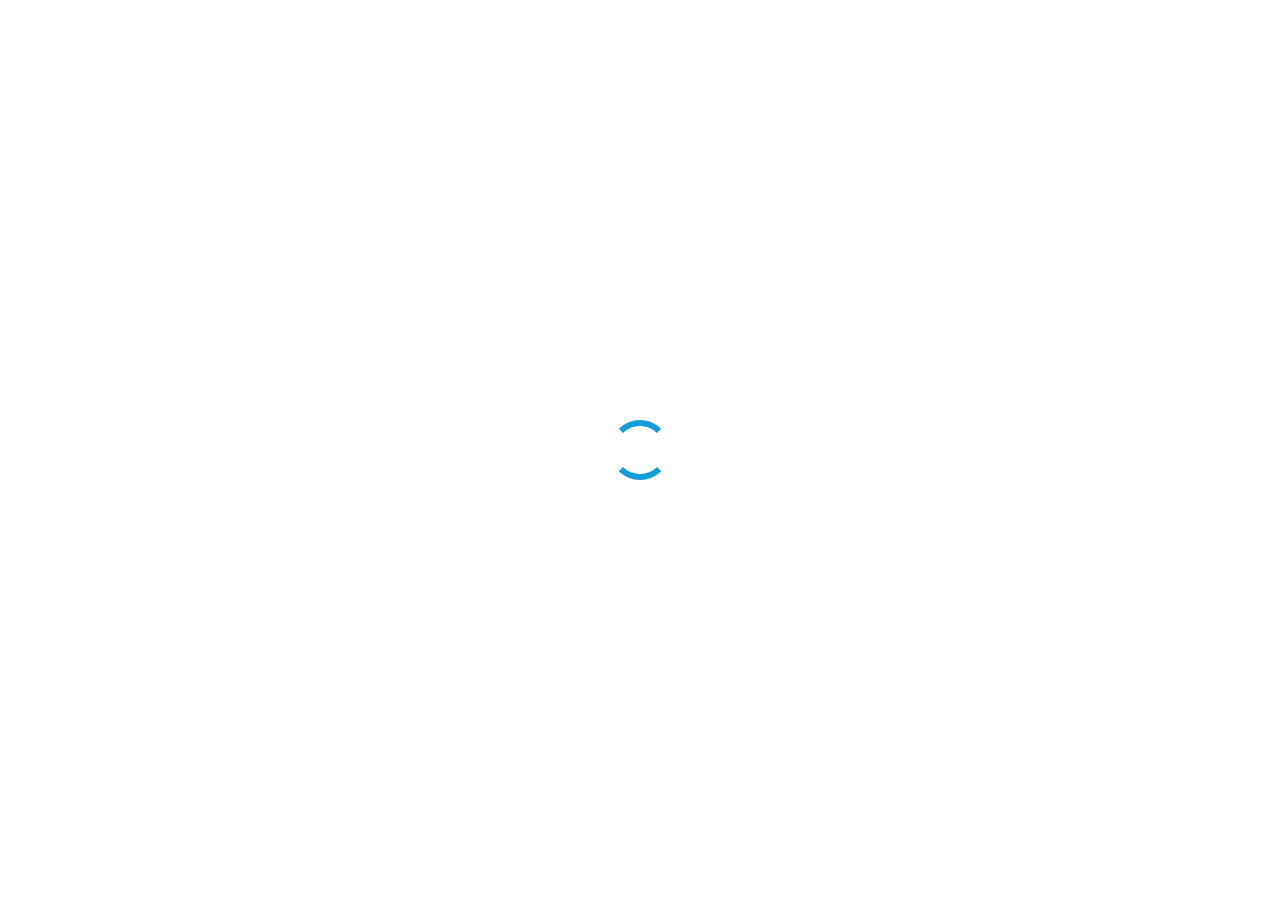
==== jcbiver-details.html @ ed16e968 "Update Personal Site" ====
<!DOCTYPE html>
<html lang="en">

<head>
  <meta charset="utf-8">
  <meta content="width=device-width, initial-scale=1.0" name="viewport">
  <title>ILE GJORGIEVSKI</title>
  <meta
    content="Biver project details - backend architecture, API development, and AI-enabled data workflows for production systems."
    name="description">
  <meta content="backend architecture, REST API, AI integration, scalable systems, portfolio project" name="keywords">

  <!-- Favicons -->
  <link href="assets/img/favicon.png" rel="icon">
  <link href="assets/img/apple-touch-icon.png" rel="apple-touch-icon">

  <!-- Fonts -->
  <link href="https://fonts.googleapis.com" rel="preconnect">
  <link href="https://fonts.gstatic.com" rel="preconnect" crossorigin>
  <link
    href="https://fonts.googleapis.com/css2?family=Roboto:ital,wght@0,100;0,300;0,400;0,500;0,700;0,900;1,100;1,300;1,400;1,500;1,700;1,900&family=Poppins:ital,wght@0,100;0,200;0,300;0,400;0,500;0,600;0,700;0,800;0,900;1,100;1,200;1,300;1,400;1,500;1,600;1,700;1,800;1,900&family=Raleway:ital,wght@0,100;0,200;0,300;0,400;0,500;0,600;0,700;0,800;0,900;1,100;1,200;1,300;1,400;1,500;1,600;1,700;1,800;1,900&display=swap"
    rel="stylesheet">

  <!-- Vendor CSS Files -->
  <link href="assets/vendor/bootstrap/css/bootstrap.min.css" rel="stylesheet">
  <link href="assets/vendor/bootstrap-icons/bootstrap-icons.css" rel="stylesheet">
  <link href="assets/vendor/aos/aos.css" rel="stylesheet">
  <link href="assets/vendor/glightbox/css/glightbox.min.css" rel="stylesheet">
  <link href="assets/vendor/swiper/swiper-bundle.min.css" rel="stylesheet">

  <!-- Main CSS File -->
  <link href="assets/css/main.css" rel="stylesheet">

  <!-- =======================================================
  * Template Name: iPortfolio
  * Template URL: https://bootstrapmade.com/iportfolio-bootstrap-portfolio-websites-template/
  * Updated: Jun 29 2024 with Bootstrap v5.3.3
  * Author: BootstrapMade.com
  * License: https://bootstrapmade.com/license/
  ======================================================== -->
</head>

<body class="portfolio-details-page">

  <header id="header" class="header dark-background d-flex flex-column">
    <i class="header-toggle d-xl-none bi bi-list"></i>

    <div class="profile-img">
      <img src="assets/img/my-profile-img.jpg" alt="ILE GJORGIEVSKI profile photo" class="img-fluid rounded-circle">
    </div>

    <a href="index.html" class="logo d-flex align-items-center justify-content-center">
      <!-- Uncomment the line below if you also wish to use an image logo -->
      <!-- <img src="assets/img/logo.png" alt=""> -->
      <h1 class="sitename">ILE GJORGIEVSKI</h1>
    </a>

    <div class="social-links text-center">
      <a href="https://x.com/sm4rtdev" class="twitter"><i class="bi bi-twitter-x"></i></a>
      <a href="https://github.com/RistoBIn" class="github"><i class="bi bi-github"></i></a>
      <a href="https://t.me/daniel0bro" class="telegram"><i class="bi bi-telegram"></i></a>
      <a href="mailto:veselinovwork00@gmail.com" class="bi bi-envelope"></a>
      <!-- <a href="#" class="linkedin"><i class="bi bi-linkedin"></i></a> -->
    </div>

    <nav id="navmenu" class="navmenu">
      <ul>
        <li><a href="index.html"><i class="bi bi-house navicon"></i>Home</a></li>
        <li><a href="index.html#about"><i class="bi bi-person navicon"></i> About</a></li>
        <li><a href="index.html#resume"><i class="bi bi-file-earmark-text navicon"></i> Resume</a></li>
        <li><a href="index.html#portfolio"><i class="bi bi-images navicon"></i> Portfolio</a></li>
        <!-- <li><a href="#services"><i class="bi bi-hdd-stack navicon"></i> Services</a></li> -->
        <!-- <li class="dropdown"><a href="#"><i class="bi bi-menu-button navicon"></i> <span>Dropdown</span> <i class="bi bi-chevron-down toggle-dropdown"></i></a>
          <ul>
            <li><a href="#">Dropdown 1</a></li>
            <li class="dropdown"><a href="#"><span>Deep Dropdown</span> <i class="bi bi-chevron-down toggle-dropdown"></i></a>
              <ul>
                <li><a href="#">Deep Dropdown 1</a></li>
                <li><a href="#">Deep Dropdown 2</a></li>
                <li><a href="#">Deep Dropdown 3</a></li>
                <li><a href="#">Deep Dropdown 4</a></li>
                <li><a href="#">Deep Dropdown 5</a></li>
              </ul>
            </li>
            <li><a href="#">Dropdown 2</a></li>
            <li><a href="#">Dropdown 3</a></li>
            <li><a href="#">Dropdown 4</a></li>
          </ul>
        </li> -->
        <li><a href="index.html#contact"><i class="bi bi-envelope navicon"></i> Contact</a></li>
      </ul>
    </nav>

  </header>

  <main class="main">

    <!-- Page Title -->
    <div class="page-title dark-background">
      <div class="container d-lg-flex justify-content-between align-items-center">
        <h1 class="mb-2 mb-lg-0">Portfolio Details</h1>
        <nav class="breadcrumbs">
          <ol>
            <li><a href="index.html">Home</a></li>
            <li class="current">Portfolio Details</li>
          </ol>
        </nav>
      </div>
    </div><!-- End Page Title -->

    <!-- Portfolio Details Section -->
    <section id="portfolio-details" class="portfolio-details section">

      <div class="container" data-aos="fade-up" data-aos-delay="100">

        <div class="row gy-4">

          <div class="col-lg-8">
            <div class="portfolio-details-slider swiper init-swiper">

              <script type="application/json" class="swiper-config">
                {
                  "loop": true,
                  "speed": 600,
                  "autoplay": {
                    "delay": 5000
                  },
                  "slidesPerView": "auto",
                  "pagination": {
                    "el": ".swiper-pagination",
                    "type": "bullets",
                    "clickable": true
                  }
                }
              </script>

              <div class="swiper-wrapper align-items-center">

                <div class="swiper-slide">
                  <img src="assets/img/portfolio/2-1.png" alt="Biver project preview 1">
                </div>

                <div class="swiper-slide">
                  <img src="assets/img/portfolio/2-2.png" alt="Biver project preview 2">
                </div>

                <div class="swiper-slide">
                  <img src="assets/img/portfolio/2-3.png" alt="Biver project preview 3">
                </div>

              </div>
              <div class="swiper-pagination"></div>
            </div>
          </div>

          <div class="col-lg-4">
            <div class="portfolio-info" data-aos="fade-up" data-aos-delay="200">
              <h3>Project information</h3>
              <ul>
                <li><strong>Category</strong>: Luxury watchmaking</li>
                <li><strong>Client</strong>: Jean-Claude Biver & Pierre Biver</li>
                <li><strong>Project Date</strong>: 2022</li>
                <li><strong>Project URL</strong>: <a
                    href="https://jcbiver.com/">www.jcbiver.com</a></li>
              </ul>
            </div>
            <div class="portfolio-description" data-aos="fade-up" data-aos-delay="300">
              <h2>Project Description</h2>
              <p>
                Designed and built a scalable backend system with integrated AI features. Developed REST APIs, handled data processing, and connected external AI services for real-time responses. Focused on clean architecture, performance, and reliability. Implemented efficient data flow and structured endpoints to support a responsive frontend and production-ready use cases.
              </p>
            </div>
          </div>

        </div>

      </div>

    </section><!-- /Portfolio Details Section -->

  </main>

  <!-- Footer intentionally omitted on details pages -->

  <!-- Scroll Top -->
  <a href="#" id="scroll-top" class="scroll-top d-flex align-items-center justify-content-center"><i
      class="bi bi-arrow-up-short"></i></a>

  <!-- Preloader -->
  <div id="preloader"></div>

  <!-- Vendor JS Files -->
  <script src="assets/vendor/bootstrap/js/bootstrap.bundle.min.js"></script>
  <script src="assets/vendor/php-email-form/validate.js"></script>
  <script src="assets/vendor/aos/aos.js"></script>
  <script src="assets/vendor/typed.js/typed.umd.js"></script>
  <script src="assets/vendor/purecounter/purecounter_vanilla.js"></script>
  <script src="assets/vendor/waypoints/noframework.waypoints.js"></script>
  <script src="assets/vendor/glightbox/js/glightbox.min.js"></script>
  <script src="assets/vendor/imagesloaded/imagesloaded.pkgd.min.js"></script>
  <script src="assets/vendor/isotope-layout/isotope.pkgd.min.js"></script>
  <script src="assets/vendor/swiper/swiper-bundle.min.js"></script>

  <!-- Main JS File -->
  <script src="assets/js/main.js"></script>

</body>

</html>
---- assets/css/main.css ----
/**
* Template Name: iPortfolio
* Template URL: https://bootstrapmade.com/iportfolio-bootstrap-portfolio-websites-template/
* Updated: Jun 29 2024 with Bootstrap v5.3.3
* Author: BootstrapMade.com
* License: https://bootstrapmade.com/license/
*/

/*--------------------------------------------------------------
# Font & Color Variables
# Help: https://bootstrapmade.com/color-system/
--------------------------------------------------------------*/
/* Fonts */
:root {
  --default-font: "Roboto", system-ui, -apple-system, "Segoe UI", Roboto, "Helvetica Neue", Arial, "Noto Sans", "Liberation Sans", sans-serif, "Apple Color Emoji", "Segoe UI Emoji", "Segoe UI Symbol", "Noto Color Emoji";
  --heading-font: "Raleway", sans-serif;
  --nav-font: "Poppins", sans-serif;
}

/* Global Colors - The following color variables are used throughout the website. Updating them here will change the color scheme of the entire website */
:root {
  --background-color: #ffffff;
  /* Background color for the entire website, including individual sections */
  --default-color: #272829;
  /* Default color used for the majority of the text content across the entire website */
  --heading-color: #050d18;
  /* Color for headings, subheadings and title throughout the website */
  --accent-color: #149ddd;
  /* Accent color that represents your brand on the website. It's used for buttons, links, and other elements that need to stand out */
  --surface-color: #ffffff;
  /* The surface color is used as a background of boxed elements within sections, such as cards, icon boxes, or other elements that require a visual separation from the global background. */
  --contrast-color: #ffffff;
  /* Contrast color for text, ensuring readability against backgrounds of accent, heading, or default colors. */
}

/* Nav Menu Colors - The following color variables are used specifically for the navigation menu. They are separate from the global colors to allow for more customization options */
:root {
  --nav-color: #a8a9b4;
  /* The default color of the main navmenu links */
  --nav-hover-color: #ffffff;
  /* Applied to main navmenu links when they are hovered over or active */
  --nav-mobile-background-color: #040b14;
  /* Used as the background color for mobile navigation menu */
  --nav-dropdown-background-color: #040b14;
  /* Used as the background color for dropdown items that appear when hovering over primary navigation items */
  --nav-dropdown-color: #a8a9b4;
  /* Used for navigation links of the dropdown items in the navigation menu. */
  --nav-dropdown-hover-color: #ffffff;
  /* Similar to --nav-hover-color, this color is applied to dropdown navigation links when they are hovered over. */
}

/* Color Presets - These classes override global colors when applied to any section or element, providing reuse of the sam color scheme. */

.light-background {
  --background-color: #f4fafd;
  --surface-color: #ffffff;
}

.dark-background {
  --background-color: #040b14;
  --default-color: #ffffff;
  --heading-color: #ffffff;
  --surface-color: #151f2b;
  --contrast-color: #ffffff;
}

/* Smooth scroll */
:root {
  scroll-behavior: smooth;
}

/*--------------------------------------------------------------
# General Styling & Shared Classes
--------------------------------------------------------------*/
body {
  color: var(--default-color);
  background-color: var(--background-color);
  font-family: var(--default-font);
}

a {
  color: var(--accent-color);
  text-decoration: none;
  transition: 0.3s;
}

a:hover {
  color: color-mix(in srgb, var(--accent-color), transparent 25%);
  text-decoration: none;
}

h1,
h2,
h3,
h4,
h5,
h6 {
  color: var(--heading-color);
  font-family: var(--heading-font);
}

/* PHP Email Form Messages
------------------------------*/
.php-email-form .error-message {
  display: none;
  background: #df1529;
  color: #ffffff;
  text-align: left;
  padding: 15px;
  margin-bottom: 24px;
  font-weight: 600;
}

.php-email-form .sent-message {
  display: none;
  color: #ffffff;
  background: #059652;
  text-align: center;
  padding: 15px;
  margin-bottom: 24px;
  font-weight: 600;
}

.php-email-form .loading {
  display: none;
  background: var(--surface-color);
  text-align: center;
  padding: 15px;
  margin-bottom: 24px;
}

.php-email-form .loading:before {
  content: "";
  display: inline-block;
  border-radius: 50%;
  width: 24px;
  height: 24px;
  margin: 0 10px -6px 0;
  border: 3px solid var(--accent-color);
  border-top-color: var(--surface-color);
  animation: php-email-form-loading 1s linear infinite;
}

@keyframes php-email-form-loading {
  0% {
    transform: rotate(0deg);
  }

  100% {
    transform: rotate(360deg);
  }
}

/*--------------------------------------------------------------
# Global Header
--------------------------------------------------------------*/
.header {
  color: var(--default-color);
  background-color: var(--background-color);
  position: fixed;
  top: 0;
  left: 0;
  bottom: 0;
  padding: 0 15px;
  width: 300px;
  transition: all ease-in-out 0.3s;
  overflow-y: auto;
  z-index: 997;
  border-right: 1px solid color-mix(in srgb, var(--default-color), transparent 90%);
}

.header .profile-img img {
  margin: 15px auto;
  display: block;
  width: 120px;
  border: 8px solid color-mix(in srgb, var(--default-color), transparent 85%);
}

.header .logo {
  line-height: 1;
  margin-bottom: 15px;
}

.header .logo img {
  max-height: 32px;
  margin-right: 8px;
}

.header .logo h1 {
  font-size: 24px;
  margin: 0;
  font-weight: 700;
  color: var(--heading-color);
}

.header .social-links {
  margin: 0 0 20px 0;
}

.header .social-links a {
  font-size: 16px;
  display: inline-flex;
  align-items: center;
  justify-content: center;
  background: color-mix(in srgb, var(--default-color), transparent 90%);
  color: var(--default-color);
  margin: 0 2px;
  border-radius: 50%;
  text-align: center;
  width: 40px;
  height: 40px;
  transition: 0.3s;
}

.header .social-links a:hover {
  color: var(--contrast-color);
  background: var(--accent-color);
}

@media (min-width: 1200px) {

  .header~main,
  .header~#footer {
    margin-left: 300px;
  }
}

@media (max-width: 1199px) {
  .header {
    left: -100%;
  }
}

.header.header-show {
  left: 0;
}

.header .header-toggle {
  color: var(--contrast-color);
  background-color: var(--accent-color);
  font-size: 22px;
  display: flex;
  align-items: center;
  justify-content: center;
  width: 40px;
  height: 40px;
  border-radius: 50%;
  cursor: pointer;
  position: fixed;
  top: 15px;
  right: 15px;
  z-index: 9999;
  transition: background-color 0.3s;
}

.header .header-toggle:hover {
  color: var(--contrast-color);
  background-color: color-mix(in srgb, var(--accent-color) 90%, white 15%);
}

/*--------------------------------------------------------------
# Navigation Menu
--------------------------------------------------------------*/
.mobile-nav-toggle {
  display: none;
}

.navmenu {
  padding: 0;
  z-index: 9997;
}

.navmenu ul {
  list-style: none;
  padding: 0 0 20px 0;
  margin: 0;
}

.navmenu a,
.navmenu a:focus {
  color: var(--nav-color);
  padding: 15px 10px;
  font-family: var(--nav-font);
  font-size: 16px;
  font-weight: 400;
  display: flex;
  align-items: center;
  white-space: nowrap;
  transition: 0.3s;
  width: 100%;
}

.navmenu a .navicon,
.navmenu a:focus .navicon {
  font-size: 20px;
  margin-right: 10px;
}

.navmenu a .toggle-dropdown,
.navmenu a:focus .toggle-dropdown {
  font-size: 12px;
  line-height: 0;
  margin-left: auto;
  width: 30px;
  height: 30px;
  display: flex;
  align-items: center;
  justify-content: center;
  border-radius: 50%;
  transition: 0.3s;
  flex-shrink: 0;
  background-color: color-mix(in srgb, var(--accent-color), transparent 90%);
}

.navmenu a .toggle-dropdown:hover,
.navmenu a:focus .toggle-dropdown:hover {
  background-color: var(--accent-color);
  color: var(--contrast-color);
}

.navmenu a:hover,
.navmenu .active,
.navmenu .active:focus {
  color: var(--nav-hover-color);
}

.navmenu a:hover .navicon,
.navmenu .active .navicon,
.navmenu .active:focus .navicon {
  color: var(--accent-color);
}

.navmenu .active .toggle-dropdown,
.navmenu .active:focus .toggle-dropdown {
  background-color: var(--accent-color);
  color: var(--contrast-color);
  transform: rotate(180deg);
}

.navmenu .dropdown {
  display: block;
}

.navmenu .dropdown a,
.navmenu .dropdown a:focus {
  color: --nav-dropdown-color;
}

.navmenu .dropdown a:hover,
.navmenu .dropdown .active,
.navmenu .dropdown .active:focus {
  color: var(--nav-dropdown-hover-color);
}

.navmenu .dropdown ul {
  position: static;
  display: none;
  z-index: 99;
  padding: 5px 10px;
  margin: 5px 10px;
  background-color: var(--nav-dropdown-background-color);
  border: 1px solid color-mix(in srgb, var(--default-color), transparent 90%);
  box-shadow: none;
  transition: all 0.5s ease-in-out;
}

.navmenu .dropdown ul ul {
  background-color: rgba(33, 37, 41, 0.1);
}

.navmenu .dropdown>.dropdown-active {
  display: block;
  background-color: rgba(33, 37, 41, 0.03);
}

/*--------------------------------------------------------------
# Global Footer
--------------------------------------------------------------*/
.footer {
  color: var(--default-color);
  background-color: var(--background-color);
  font-size: 14px;
  padding: 40px 0;
  position: relative;
  border-top: 1px solid color-mix(in srgb, var(--default-color), transparent 90%);
}

.footer .copyright p {
  margin-bottom: 0;
}

.footer .credits {
  margin-top: 4px;
  font-size: 13px;
  text-align: center;
}

/*--------------------------------------------------------------
# Preloader
--------------------------------------------------------------*/
#preloader {
  position: fixed;
  inset: 0;
  z-index: 999999;
  overflow: hidden;
  background: var(--background-color);
  transition: all 0.6s ease-out;
}

#preloader:before {
  content: "";
  position: fixed;
  top: calc(50% - 30px);
  left: calc(50% - 30px);
  border: 6px solid #ffffff;
  border-color: var(--accent-color) transparent var(--accent-color) transparent;
  border-radius: 50%;
  width: 60px;
  height: 60px;
  animation: animate-preloader 1.5s linear infinite;
}

@keyframes animate-preloader {
  0% {
    transform: rotate(0deg);
  }

  100% {
    transform: rotate(360deg);
  }
}

/*--------------------------------------------------------------
# Scroll Top Button
--------------------------------------------------------------*/
.scroll-top {
  position: fixed;
  visibility: hidden;
  opacity: 0;
  right: 15px;
  bottom: -15px;
  z-index: 99999;
  background-color: var(--accent-color);
  width: 44px;
  height: 44px;
  border-radius: 50px;
  transition: all 0.4s;
}

.scroll-top i {
  font-size: 24px;
  color: var(--contrast-color);
  line-height: 0;
}

.scroll-top:hover {
  background-color: color-mix(in srgb, var(--accent-color), transparent 20%);
  color: var(--contrast-color);
}

.scroll-top.active {
  visibility: visible;
  opacity: 1;
  bottom: 15px;
}

/*--------------------------------------------------------------
# Disable aos animation delay on mobile devices
--------------------------------------------------------------*/
@media screen and (max-width: 768px) {
  [data-aos-delay] {
    transition-delay: 0 !important;
  }
}

/*--------------------------------------------------------------
# Global Page Titles & Breadcrumbs
--------------------------------------------------------------*/
.page-title {
  color: var(--default-color);
  background-color: var(--background-color);
  padding: 25px 0;
  position: relative;
}

.page-title h1 {
  font-size: 24px;
  font-weight: 700;
}

.page-title .breadcrumbs ol {
  display: flex;
  flex-wrap: wrap;
  list-style: none;
  padding: 0;
  margin: 0;
  font-size: 14px;
  font-weight: 400;
}

.page-title .breadcrumbs ol li+li {
  padding-left: 10px;
}

.page-title .breadcrumbs ol li+li::before {
  content: "/";
  display: inline-block;
  padding-right: 10px;
  color: color-mix(in srgb, var(--default-color), transparent 70%);
}

/*--------------------------------------------------------------
# Global Sections
--------------------------------------------------------------*/
section,
.section {
  color: var(--default-color);
  background-color: var(--background-color);
  padding: 60px 0;
  overflow: clip;
}

/*--------------------------------------------------------------
# Global Section Titles
--------------------------------------------------------------*/
.section-title {
  padding-bottom: 60px;
  position: relative;
}

.section-title h2 {
  font-size: 32px;
  font-weight: 700;
  margin-bottom: 20px;
  padding-bottom: 20px;
  position: relative;
}

.section-title h2:after {
  content: "";
  position: absolute;
  display: block;
  width: 50px;
  height: 3px;
  background: var(--accent-color);
  left: 0;
  bottom: 0;
}

.section-title p {
  margin-bottom: 0;
}

/*--------------------------------------------------------------
# Hero Section
--------------------------------------------------------------*/
.hero {
  width: 100%;
  min-height: 100vh;
  position: relative;
  padding: 80px 0;
  display: flex;
  align-items: center;
  justify-content: center;
}

.hero img {
  position: absolute;
  inset: 0;
  display: block;
  width: 100%;
  height: 100%;
  object-fit: cover;
  z-index: 1;
}

.hero:before {
  content: "";
  background: color-mix(in srgb, var(--background-color), transparent 70%);
  position: absolute;
  inset: 0;
  z-index: 2;
}

.hero .container {
  position: relative;
  z-index: 3;
}

.hero h2 {
  margin: 0;
  font-size: 64px;
  font-weight: 700;
}

.hero p {
  margin: 5px 0 0 0;
  font-size: 26px;
}

.hero p span {
  letter-spacing: 1px;
  border-bottom: 2px solid var(--accent-color);
}

.hero .social-links {
  margin-top: 25px;
}

.hero .social-links a {
  font-size: 24px;
  display: inline-block;
  color: color-mix(in srgb, var(--default-color), transparent 50%);
  line-height: 1;
  margin-right: 20px;
  transition: 0.3s;
}

.hero .social-links a:hover {
  color: var(--accent-color);
}

@media (max-width: 768px) {
  .hero h2 {
    font-size: 32px;
  }

  .hero p {
    font-size: 20px;
  }
}

/*--------------------------------------------------------------
# About Section
--------------------------------------------------------------*/
.about .content h2 {
  font-weight: 700;
  font-size: 24px;
}

.about .content ul {
  list-style: none;
  padding: 0;
}

.about .content ul li {
  margin-bottom: 20px;
  display: flex;
  align-items: center;
}

.about .content ul strong {
  margin-right: 10px;
}

.about .content ul i {
  font-size: 16px;
  margin-right: 5px;
  color: var(--accent-color);
  line-height: 0;
}

/*--------------------------------------------------------------
# Stats Section
--------------------------------------------------------------*/
.stats .stats-item {
  padding: 30px;
  width: 100%;
}

.stats .stats-item i {
  color: var(--accent-color);
  display: block;
  font-size: 44px;
  float: left;
  line-height: 0;
}

.stats .stats-item .purecounter {
  color: var(--heading-color);
  font-size: 48px;
  line-height: 40px;
  display: block;
  font-weight: 700;
  margin-left: 60px;
}

.stats .stats-item p {
  color: color-mix(in srgb, var(--default-color), transparent 40%);
  padding: 15px 0 0 0;
  margin: 0 0 0 60px;
  font-family: var(--heading-font);
  font-size: 14px;
}

/*--------------------------------------------------------------
# Skills Section
--------------------------------------------------------------*/
.skills .progress {
  height: 60px;
  display: block;
  background: none;
  border-radius: 0;
}

.skills .progress .skill {
  color: var(--heading-color);
  padding: 0;
  margin: 0 0 6px 0;
  text-transform: uppercase;
  display: block;
  font-weight: 600;
  font-family: var(--heading-font);
}

.skills .progress .skill .val {
  float: right;
  font-style: normal;
}

.skills .progress-bar-wrap {
  background: color-mix(in srgb, var(--default-color), transparent 90%);
  height: 10px;
}

.skills .progress-bar {
  width: 1px;
  height: 10px;
  transition: 0.9s;
  background-color: var(--accent-color);
}

/*--------------------------------------------------------------
# Resume Section
--------------------------------------------------------------*/
.resume .resume-title {
  color: var(--heading-color);
  font-size: 26px;
  font-weight: 700;
  margin-top: 20px;
  margin-bottom: 20px;
}

.resume .resume-item {
  padding: 0 0 20px 20px;
  margin-top: -2px;
  border-left: 2px solid var(--accent-color);
  position: relative;
}

.resume .resume-item h4 {
  line-height: 18px;
  font-size: 18px;
  font-weight: 600;
  text-transform: uppercase;
  color: color-mix(in srgb, var(--default-color), transparent 20%);
  margin-bottom: 10px;
}

.resume .resume-item h5 {
  font-size: 16px;
  padding: 5px 15px;
  display: inline-block;
  font-weight: 600;
  margin-bottom: 10px;
}

.resume .resume-item ul {
  padding-left: 20px;
}

.resume .resume-item ul li {
  padding-bottom: 10px;
}

.resume .resume-item:last-child {
  padding-bottom: 0;
}

.resume .resume-item::before {
  content: "";
  position: absolute;
  width: 16px;
  height: 16px;
  border-radius: 50px;
  left: -9px;
  top: 0;
  background: var(--background-color);
  border: 2px solid var(--accent-color);
}

/*--------------------------------------------------------------
# Portfolio Section
--------------------------------------------------------------*/
.portfolio .portfolio-filters {
  padding: 0;
  margin: 0 auto 20px auto;
  list-style: none;
  text-align: center;
}

.portfolio .portfolio-filters li {
  cursor: pointer;
  display: inline-block;
  padding: 0;
  font-size: 14px;
  font-weight: 400;
  margin: 0 10px;
  line-height: 1;
  text-transform: uppercase;
  margin-bottom: 10px;
  transition: all 0.3s ease-in-out;
}

.portfolio .portfolio-filters li:hover,
.portfolio .portfolio-filters li.filter-active {
  color: var(--accent-color);
}

.portfolio .portfolio-filters li:first-child {
  margin-left: 0;
}

.portfolio .portfolio-filters li:last-child {
  margin-right: 0;
}

@media (max-width: 575px) {
  .portfolio .portfolio-filters li {
    font-size: 14px;
    margin: 0 5px;
  }
}

.portfolio .portfolio-content {
  position: relative;
  overflow: hidden;
}

.portfolio .portfolio-content img {
  transition: 0.3s;
}

.portfolio .portfolio-content .portfolio-info {
  opacity: 0;
  position: absolute;
  inset: 0;
  z-index: 3;
  transition: all ease-in-out 0.3s;
  background: rgba(0, 0, 0, 0.6);
  padding: 15px;
}

.portfolio .portfolio-content .portfolio-info h4 {
  font-size: 14px;
  padding: 5px 10px;
  font-weight: 400;
  color: #ffffff;
  display: inline-block;
  background-color: var(--accent-color);
}

.portfolio .portfolio-content .portfolio-info p {
  position: absolute;
  bottom: 10px;
  text-align: center;
  display: inline-block;
  left: 0;
  right: 0;
  font-size: 16px;
  font-weight: 600;
  color: rgba(255, 255, 255, 0.8);
}

.portfolio .portfolio-content .portfolio-info .preview-link,
.portfolio .portfolio-content .portfolio-info .details-link {
  position: absolute;
  left: calc(50% - 40px);
  font-size: 26px;
  top: calc(50% - 14px);
  color: #fff;
  transition: 0.3s;
  line-height: 1.2;
}

.portfolio .portfolio-content .portfolio-info .preview-link:hover,
.portfolio .portfolio-content .portfolio-info .details-link:hover {
  color: var(--accent-color);
}

.portfolio .portfolio-content .portfolio-info .details-link {
  left: 50%;
  font-size: 34px;
  line-height: 0;
}

.portfolio .portfolio-content:hover .portfolio-info {
  opacity: 1;
}

.portfolio .portfolio-content:hover img {
  transform: scale(1.1);
}

/*--------------------------------------------------------------
# Services Section
--------------------------------------------------------------*/
.services .service-item {
  position: relative;
}

.services .service-item .icon {
  background: var(--accent-color);
  display: flex;
  align-items: center;
  justify-content: center;
  width: 54px;
  height: 54px;
  border-radius: 50%;
  transition: 0.5s;
  border: 1px solid var(--accent-color);
  margin-right: 20px;
}

.services .service-item .icon i {
  color: var(--contrast-color);
  font-size: 24px;
  line-height: 0;
}

.services .service-item:hover .icon {
  background: var(--surface-color);
}

.services .service-item:hover .icon i {
  color: var(--accent-color);
}

.services .service-item .title {
  font-weight: 700;
  margin-bottom: 15px;
  font-size: 18px;
}

.services .service-item .title a {
  color: var(--heading-color);
}

.services .service-item .title a:hover {
  color: var(--accent-color);
}

.services .service-item .description {
  line-height: 24px;
  font-size: 14px;
}

/*--------------------------------------------------------------
# Testimonials Section
--------------------------------------------------------------*/
.testimonials .testimonials-carousel,
.testimonials .testimonials-slider {
  overflow: hidden;
}

.testimonials .testimonial-item {
  box-sizing: border-box;
  text-align: center;
  width: 100%;
  height: 550px;
  display: flex;
  flex-direction: column;
  justify-content: space-between;
  padding: 20px;
}

.testimonials .testimonial-item .testimonial-img {
  width: 90px;
  border-radius: 50%;
  margin: 0 auto 15px auto;
}

.testimonials .testimonial-item .profile-section {
  margin-top: auto;
  padding-top: 20px;
  height: 220px;
  display: flex;
  flex-direction: column;
  justify-content: center;
  align-items: center;
}

.testimonials .testimonial-item h3 {
  font-size: 18px;
  font-weight: bold;
  margin: 10px 0 5px 0;
}

.testimonials .testimonial-item h4 {
  font-size: 14px;
  color: color-mix(in srgb, var(--default-color), transparent 20%);
  margin: 0;
}

.testimonials .testimonial-item .quote-icon-left,
.testimonials .testimonial-item .quote-icon-right {
  color: color-mix(in srgb, var(--accent-color), transparent 40%);
  font-size: 26px;
  line-height: 0;
}

.testimonials .testimonial-item .quote-icon-left {
  display: inline-block;
  left: -5px;
  position: relative;
}

.testimonials .testimonial-item .quote-icon-right {
  display: inline-block;
  right: -5px;
  position: relative;
  top: 10px;
  transform: scale(-1, -1);
}

.testimonials .testimonial-item p {
  font-style: italic;
  margin: 0 0 20px 0;
  padding: 20px;
  background-color: var(--surface-color);
  position: relative;
  border-radius: 6px;
  box-shadow: 0px 2px 15px rgba(0, 0, 0, 0.1);
  width: 100%;
  height: 220px;
  display: flex;
  align-items: center;
  justify-content: center;
  overflow: hidden;
}

.testimonials .testimonial-item p::after {
  content: "";
  width: 0;
  height: 0;
  border-top: 20px solid var(--surface-color);
  border-right: 20px solid transparent;
  border-left: 20px solid transparent;
  position: absolute;
  bottom: -20px;
  left: calc(50% - 20px);
}

.testimonials .swiper {
  height: auto;
}

.testimonials .swiper-wrapper {
  height: auto;
  align-items: stretch;
}

.testimonials .swiper-slide {
  height: auto;
  display: flex;
  align-items: stretch;
}

.testimonials .swiper-pagination {
  margin-top: 40px;
  position: relative;
}

.testimonials .swiper-pagination .swiper-pagination-bullet {
  width: 12px;
  height: 12px;
  background-color: var(--background-color);
  opacity: 1;
  border: 1px solid var(--accent-color);
}

.testimonials .swiper-pagination .swiper-pagination-bullet-active {
  background-color: var(--accent-color);
}

/* Fixed dimensions for testimonials */
@media (min-width: 1200px) {
  .testimonials .testimonial-item {
    height: 550px;
  }

  .testimonials .testimonial-item p {
    height: 220px;
  }

  .testimonials .testimonial-item .profile-section {
    height: 220px;
  }
}

@media (max-width: 1199px) and (min-width: 768px) {
  .testimonials .testimonial-item {
    height: 500px;
  }

  .testimonials .testimonial-item p {
    height: 200px;
  }

  .testimonials .testimonial-item .profile-section {
    height: 200px;
  }
}

@media (max-width: 767px) {
  .testimonials .testimonial-item {
    height: 450px;
  }

  .testimonials .testimonial-item p {
    height: 180px;
    padding: 15px;
  }

  .testimonials .testimonial-item .profile-section {
    height: 180px;
  }
}

@media (max-width: 576px) {
  .testimonials .testimonial-item {
    height: 420px;
  }

  .testimonials .testimonial-item p {
    height: 170px;
    padding: 12px;
  }

  .testimonials .testimonial-item .profile-section {
    height: 170px;
  }
}

/*--------------------------------------------------------------
# Contact Section
--------------------------------------------------------------*/
.contact .info-wrap {
  background-color: var(--surface-color);
  box-shadow: 0px 0px 20px rgba(0, 0, 0, 0.1);
  padding: 30px;
}

@media (max-width: 575px) {
  .contact .info-wrap {
    padding: 20px;
  }
}

.contact .info-item {
  margin-bottom: 40px;
}

.contact .info-item i {
  font-size: 20px;
  color: var(--accent-color);
  background: color-mix(in srgb, var(--accent-color), transparent 92%);
  width: 44px;
  height: 44px;
  display: flex;
  justify-content: center;
  align-items: center;
  border-radius: 50px;
  transition: all 0.3s ease-in-out;
  margin-right: 15px;
}

.contact .info-item h3 {
  padding: 0;
  font-size: 18px;
  font-weight: 700;
  margin-bottom: 5px;
}

.contact .info-item p {
  padding: 0;
  margin-bottom: 0;
  font-size: 14px;
}

.contact .info-item:hover i {
  background: var(--accent-color);
  color: var(--contrast-color);
}

.contact .php-email-form {
  background-color: var(--surface-color);
  height: 100%;
  padding: 30px;
  box-shadow: 0px 0px 20px rgba(0, 0, 0, 0.1);
}

@media (max-width: 575px) {
  .contact .php-email-form {
    padding: 20px;
  }
}

.contact .php-email-form input[type=text],
.contact .php-email-form input[type=email],
.contact .php-email-form textarea {
  font-size: 14px;
  padding: 10px 15px;
  box-shadow: none;
  border-radius: 0;
  color: var(--default-color);
  background-color: var(--surface-color);
  border-color: color-mix(in srgb, var(--default-color), transparent 80%);
}

.contact .php-email-form input[type=text]:focus,
.contact .php-email-form input[type=email]:focus,
.contact .php-email-form textarea:focus {
  border-color: var(--accent-color);
}

.contact .php-email-form input[type=text]::placeholder,
.contact .php-email-form input[type=email]::placeholder,
.contact .php-email-form textarea::placeholder {
  color: color-mix(in srgb, var(--default-color), transparent 70%);
}

.contact .php-email-form button[type=submit] {
  color: var(--contrast-color);
  background: var(--accent-color);
  border: 0;
  padding: 10px 30px;
  transition: 0.4s;
  border-radius: 50px;
}

.contact .php-email-form button[type=submit]:hover {
  background: color-mix(in srgb, var(--accent-color), transparent 25%);
}

/*--------------------------------------------------------------
# Portfolio Details Section
--------------------------------------------------------------*/
.portfolio-details .portfolio-details-slider img {
  width: 100%;
}

.portfolio-details .portfolio-details-slider .swiper-pagination {
  margin-top: 20px;
  position: relative;
}

.portfolio-details .portfolio-details-slider .swiper-pagination .swiper-pagination-bullet {
  width: 12px;
  height: 12px;
  background-color: color-mix(in srgb, var(--default-color), transparent 85%);
  opacity: 1;
}

.portfolio-details .portfolio-details-slider .swiper-pagination .swiper-pagination-bullet-active {
  background-color: var(--accent-color);
}

.portfolio-details .portfolio-info {
  padding: 30px;
  box-shadow: 0px 0 30px rgba(0, 0, 0, 0.1);
}

.portfolio-details .portfolio-info h3 {
  font-size: 22px;
  font-weight: 700;
  margin-bottom: 20px;
  padding-bottom: 20px;
  border-bottom: 1px solid color-mix(in srgb, var(--default-color), transparent 85%);
}

.portfolio-details .portfolio-info ul {
  list-style: none;
  padding: 0;
  font-size: 15px;
}

.portfolio-details .portfolio-info ul li+li {
  margin-top: 10px;
}

.portfolio-details .portfolio-description {
  padding-top: 30px;
}

.portfolio-details .portfolio-description h2 {
  font-size: 26px;
  font-weight: 700;
  margin-bottom: 20px;
}

.portfolio-details .portfolio-description p {
  padding: 0;
  color: color-mix(in srgb, var(--default-color), transparent 30%);
}

/*--------------------------------------------------------------
# Service Details Section
--------------------------------------------------------------*/
.service-details .services-list {
  padding: 10px 30px;
  border: 1px solid color-mix(in srgb, var(--default-color), transparent 90%);
  margin-bottom: 20px;
}

.service-details .services-list a {
  display: block;
  line-height: 1;
  padding: 8px 0 8px 15px;
  border-left: 3px solid color-mix(in srgb, var(--default-color), transparent 70%);
  margin: 20px 0;
  color: color-mix(in srgb, var(--default-color), transparent 20%);
  transition: 0.3s;
}

.service-details .services-list a.active {
  color: var(--heading-color);
  font-weight: 700;
  border-color: var(--accent-color);
}

.service-details .services-list a:hover {
  border-color: var(--accent-color);
}

.service-details .services-img {
  margin-bottom: 20px;
}

.service-details h3 {
  font-size: 26px;
  font-weight: 700;
}

.service-details h4 {
  font-size: 20px;
  font-weight: 700;
}

.service-details p {
  font-size: 15px;
}

.service-details ul {
  list-style: none;
  padding: 0;
  font-size: 15px;
}

.service-details ul li {
  padding: 5px 0;
  display: flex;
  align-items: center;
}

.service-details ul i {
  font-size: 20px;
  margin-right: 8px;
  color: var(--accent-color);
}

/*--------------------------------------------------------------
# Starter Section Section
--------------------------------------------------------------*/
.starter-section {
  /* Add your styles here */
}
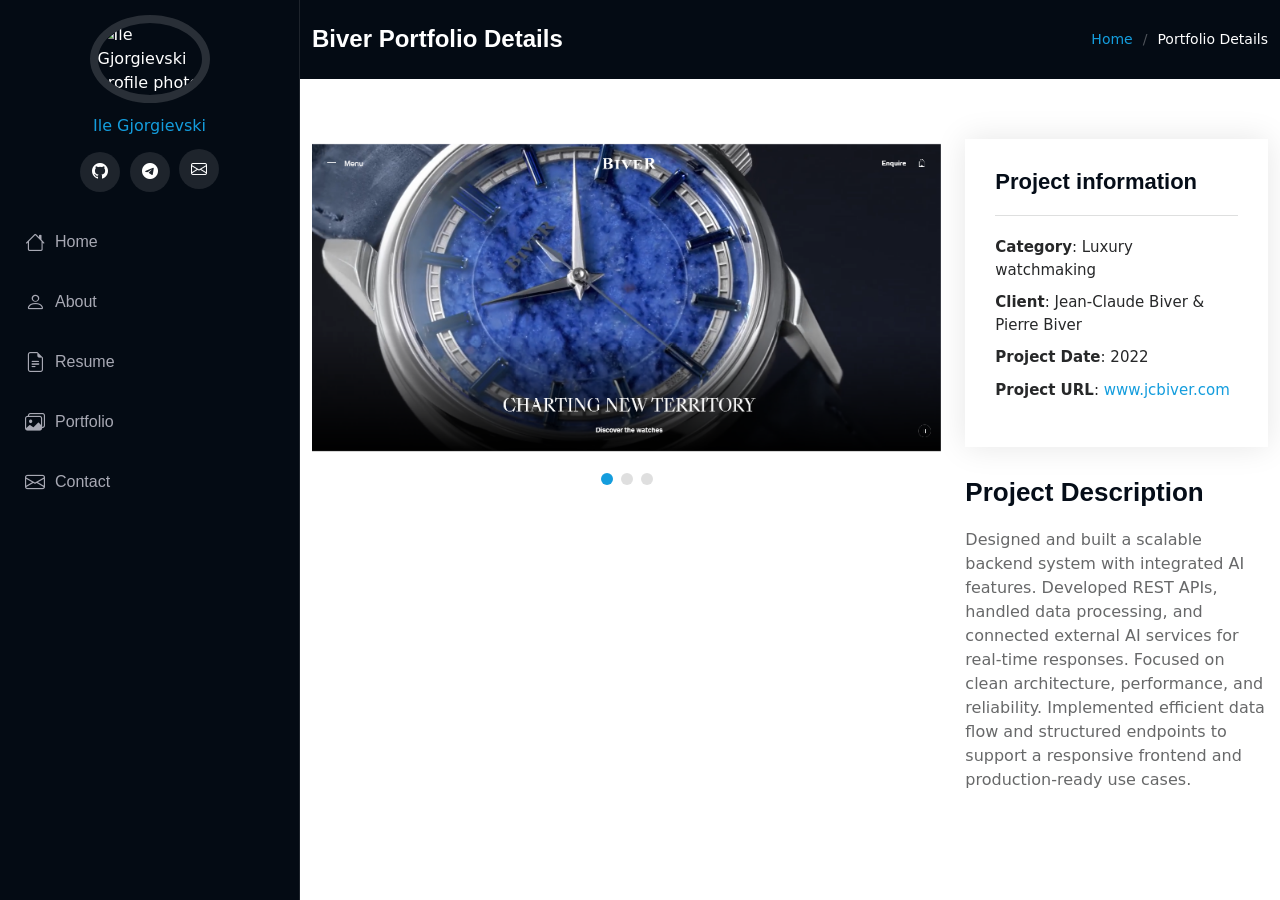
==== commit 45b8ab8c: "Update personal site" ====
--- a/jcbiver-details.html
+++ b/jcbiver-details.html
@@ -4,11 +4,28 @@
 <head>
   <meta charset="utf-8">
   <meta content="width=device-width, initial-scale=1.0" name="viewport">
-  <title>ILE GJORGIEVSKI</title>
+  <title>Biver Case Study | Ile Gjorgievski</title>
   <meta
     content="Biver project details - backend architecture, API development, and AI-enabled data workflows for production systems."
     name="description">
   <meta content="backend architecture, REST API, AI integration, scalable systems, portfolio project" name="keywords">
+  <meta name="robots" content="index, follow">
+  <meta name="referrer" content="strict-origin-when-cross-origin">
+  <meta http-equiv="Content-Security-Policy"
+    content="default-src 'self'; script-src 'self' 'unsafe-inline'; style-src 'self' 'unsafe-inline' https://fonts.googleapis.com; img-src 'self' data: https:; font-src 'self' https://fonts.gstatic.com; connect-src 'self'; frame-src https://www.google.com; base-uri 'self'; form-action 'self' https://formspree.io;">
+  <link rel="canonical" href="https://ilegorgievski.github.io/jcbiver-details.html">
+  <meta property="og:site_name" content="Ile Gjorgievski Portfolio">
+  <meta property="og:type" content="article">
+  <meta property="og:title" content="Biver Case Study | Ile Gjorgievski">
+  <meta property="og:description"
+    content="Biver project details - backend architecture, API development, and AI-enabled data workflows for production systems.">
+  <meta property="og:url" content="https://ilegorgievski.github.io/jcbiver-details.html">
+  <meta property="og:image" content="https://ilegorgievski.github.io/assets/img/portfolio/2-1.png">
+  <meta name="twitter:card" content="summary_large_image">
+  <meta name="twitter:title" content="Biver Case Study | Ile Gjorgievski">
+  <meta name="twitter:description"
+    content="Biver project details - backend architecture, API development, and AI-enabled data workflows for production systems.">
+  <meta name="twitter:image" content="https://ilegorgievski.github.io/assets/img/portfolio/2-1.png">
 
   <!-- Favicons -->
   <link href="assets/img/favicon.png" rel="icon">
@@ -46,20 +63,23 @@
     <i class="header-toggle d-xl-none bi bi-list"></i>
 
     <div class="profile-img">
-      <img src="assets/img/my-profile-img.jpg" alt="ILE GJORGIEVSKI profile photo" class="img-fluid rounded-circle">
+      <img src="assets/img/my-profile-img.jpg" alt="Ile Gjorgievski profile photo" class="img-fluid rounded-circle">
     </div>
 
     <a href="index.html" class="logo d-flex align-items-center justify-content-center">
       <!-- Uncomment the line below if you also wish to use an image logo -->
       <!-- <img src="assets/img/logo.png" alt=""> -->
-      <h1 class="sitename">ILE GJORGIEVSKI</h1>
+      <div class="sitename">Ile Gjorgievski</div>
     </a>
 
     <div class="social-links text-center">
-      <a href="https://x.com/sm4rtdev" class="twitter"><i class="bi bi-twitter-x"></i></a>
-      <a href="https://github.com/RistoBIn" class="github"><i class="bi bi-github"></i></a>
-      <a href="https://t.me/daniel0bro" class="telegram"><i class="bi bi-telegram"></i></a>
-      <a href="mailto:veselinovwork00@gmail.com" class="bi bi-envelope"></a>
+      <a href="https://github.com/ilegorgievski/" class="github" target="_blank" rel="noopener noreferrer"
+        aria-label="Open GitHub profile in new tab"><i
+          class="bi bi-github"></i></a>
+      <a href="https://t.me/daniel0bro" class="telegram" target="_blank" rel="noopener noreferrer"
+        aria-label="Open Telegram profile in new tab"><i
+          class="bi bi-telegram"></i></a>
+      <a href="index.html#contact" class="bi bi-envelope" aria-label="Open contact form on home page"></a>
       <!-- <a href="#" class="linkedin"><i class="bi bi-linkedin"></i></a> -->
     </div>
 
@@ -98,7 +118,7 @@
     <!-- Page Title -->
     <div class="page-title dark-background">
       <div class="container d-lg-flex justify-content-between align-items-center">
-        <h1 class="mb-2 mb-lg-0">Portfolio Details</h1>
+        <h1 class="mb-2 mb-lg-0">Biver Portfolio Details</h1>
         <nav class="breadcrumbs">
           <ol>
             <li><a href="index.html">Home</a></li>
@@ -160,14 +180,16 @@
                 <li><strong>Category</strong>: Luxury watchmaking</li>
                 <li><strong>Client</strong>: Jean-Claude Biver & Pierre Biver</li>
                 <li><strong>Project Date</strong>: 2022</li>
-                <li><strong>Project URL</strong>: <a
-                    href="https://jcbiver.com/">www.jcbiver.com</a></li>
+                <li><strong>Project URL</strong>: <a href="https://jcbiver.com/">www.jcbiver.com</a></li>
               </ul>
             </div>
             <div class="portfolio-description" data-aos="fade-up" data-aos-delay="300">
               <h2>Project Description</h2>
               <p>
-                Designed and built a scalable backend system with integrated AI features. Developed REST APIs, handled data processing, and connected external AI services for real-time responses. Focused on clean architecture, performance, and reliability. Implemented efficient data flow and structured endpoints to support a responsive frontend and production-ready use cases.
+                Designed and built a scalable backend system with integrated AI features. Developed REST APIs, handled
+                data processing, and connected external AI services for real-time responses. Focused on clean
+                architecture, performance, and reliability. Implemented efficient data flow and structured endpoints to
+                support a responsive frontend and production-ready use cases.
               </p>
             </div>
           </div>
@@ -191,14 +213,8 @@
 
   <!-- Vendor JS Files -->
   <script src="assets/vendor/bootstrap/js/bootstrap.bundle.min.js"></script>
-  <script src="assets/vendor/php-email-form/validate.js"></script>
   <script src="assets/vendor/aos/aos.js"></script>
-  <script src="assets/vendor/typed.js/typed.umd.js"></script>
-  <script src="assets/vendor/purecounter/purecounter_vanilla.js"></script>
-  <script src="assets/vendor/waypoints/noframework.waypoints.js"></script>
   <script src="assets/vendor/glightbox/js/glightbox.min.js"></script>
-  <script src="assets/vendor/imagesloaded/imagesloaded.pkgd.min.js"></script>
-  <script src="assets/vendor/isotope-layout/isotope.pkgd.min.js"></script>
   <script src="assets/vendor/swiper/swiper-bundle.min.js"></script>
 
   <!-- Main JS File -->
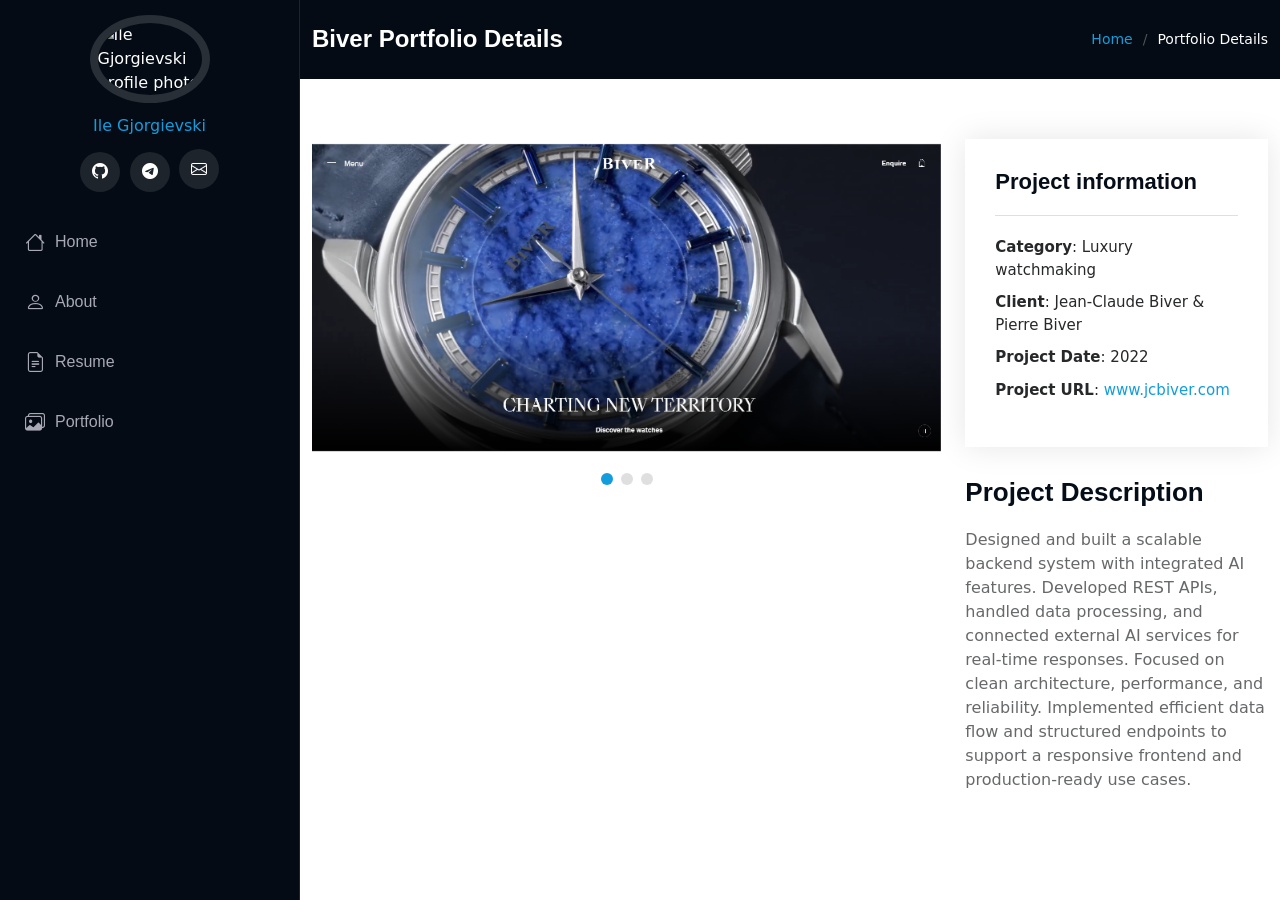
==== commit 3e3088f2: "Update sidebar list" ====
--- a/jcbiver-details.html
+++ b/jcbiver-details.html
@@ -107,7 +107,6 @@
             <li><a href="#">Dropdown 4</a></li>
           </ul>
         </li> -->
-        <li><a href="index.html#contact"><i class="bi bi-envelope navicon"></i> Contact</a></li>
       </ul>
     </nav>
 
